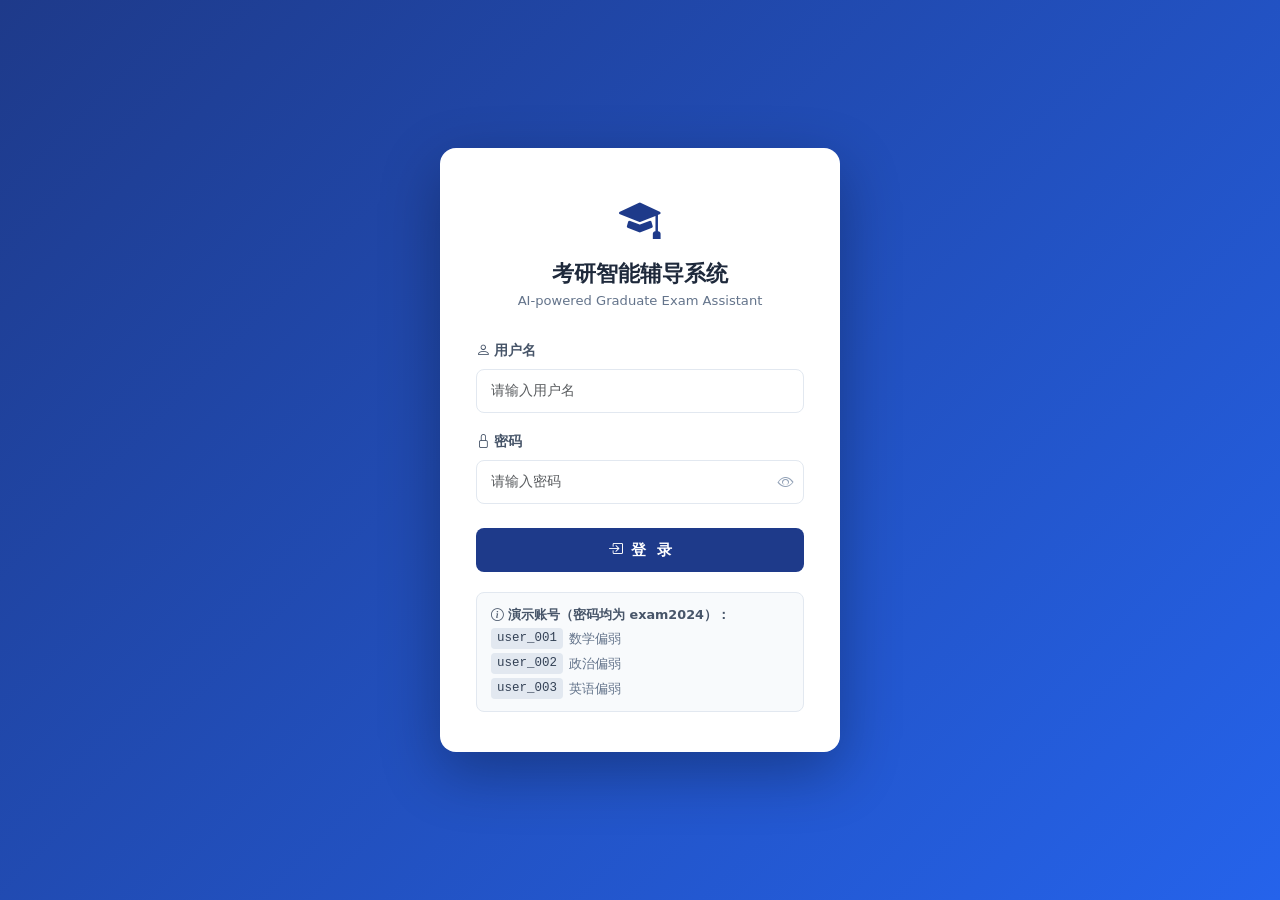
==== frontend/login.html @ f37a83cb "前端 UI 全面重构：增加登录页、优化整体视觉风格 Co-authored-by: Fish-thubmsk <208691153+Fish-thubmsk@users.noreply.github." ====
<!DOCTYPE html>
<html lang="zh-CN">
<head>
  <meta charset="UTF-8" />
  <meta name="viewport" content="width=device-width, initial-scale=1.0" />
  <title>登录 - 考研智能辅导系统</title>
  <link rel="stylesheet" href="https://cdn.jsdelivr.net/npm/bootstrap@5.3.3/dist/css/bootstrap.min.css" />
  <link rel="stylesheet" href="https://cdn.jsdelivr.net/npm/bootstrap-icons@1.11.3/font/bootstrap-icons.min.css" />
  <style>
    :root {
      --primary: #1e3a8a;
      --primary-hover: #1e40af;
    }
    body {
      min-height: 100vh;
      background: linear-gradient(135deg, #1e3a8a 0%, #2563eb 100%);
      display: flex; align-items: center; justify-content: center;
      font-family: 'Segoe UI', system-ui, -apple-system, sans-serif;
    }
    .login-card {
      width: 100%; max-width: 400px;
      background: #fff; border-radius: 16px;
      box-shadow: 0 20px 60px rgba(0,0,0,0.3);
      padding: 40px 36px;
    }
    .login-logo { text-align: center; margin-bottom: 28px; }
    .login-logo .icon { font-size: 2.6rem; color: var(--primary); display: block; margin-bottom: 10px; }
    .login-logo h1 { font-size: 1.35rem; font-weight: 700; color: #1e293b; margin: 0; }
    .login-logo .subtitle { font-size: 0.82rem; color: #64748b; margin-top: 4px; }
    .form-label { font-weight: 600; font-size: 0.875rem; color: #475569; }
    .form-control {
      border-radius: 8px; border: 1.5px solid #e2e8f0;
      padding: 10px 14px; font-size: 0.9rem;
      transition: border-color 0.2s, box-shadow 0.2s;
    }
    .form-control:focus {
      border-color: var(--primary);
      box-shadow: 0 0 0 3px rgba(30,58,138,0.12);
    }
    .btn-login {
      width: 100%; padding: 11px; border-radius: 8px;
      background: var(--primary); border: none; color: #fff;
      font-weight: 600; font-size: 0.95rem;
      transition: background 0.2s, transform 0.1s;
      cursor: pointer;
    }
    .btn-login:hover { background: var(--primary-hover); }
    .btn-login:active { transform: scale(0.98); }
    .demo-hint {
      background: #f8fafc; border: 1px solid #e2e8f0; border-radius: 8px;
      padding: 12px 14px; margin-top: 20px; font-size: 0.8rem; color: #64748b;
    }
    .demo-hint strong { color: #475569; }
    .demo-hint .demo-row { display: flex; gap: 6px; align-items: center; margin-top: 4px; }
    .demo-hint code {
      background: #e2e8f0; border-radius: 4px; padding: 1px 6px;
      font-size: 0.78rem; color: #334155;
    }
    .error-msg {
      display: none; background: #fff5f5; border: 1px solid #fecaca;
      border-radius: 8px; padding: 10px 14px; color: #b91c1c;
      font-size: 0.85rem; margin-top: 12px;
    }
    .pw-wrapper { position: relative; }
    .pw-toggle {
      position: absolute; right: 10px; top: 50%; transform: translateY(-50%);
      background: none; border: none; color: #94a3b8; cursor: pointer; padding: 0;
      line-height: 1;
    }
    .pw-toggle:hover { color: #64748b; }
  </style>
</head>
<body>
  <div class="login-card">
    <div class="login-logo">
      <i class="bi bi-mortarboard-fill icon"></i>
      <h1>考研智能辅导系统</h1>
      <p class="subtitle">AI-powered Graduate Exam Assistant</p>
    </div>

    <form id="login-form" novalidate>
      <div class="mb-3">
        <label class="form-label" for="username"><i class="bi bi-person me-1"></i>用户名</label>
        <input id="username" type="text" class="form-control" placeholder="请输入用户名" autocomplete="username" />
      </div>
      <div class="mb-4">
        <label class="form-label" for="password"><i class="bi bi-lock me-1"></i>密码</label>
        <div class="pw-wrapper">
          <input id="password" type="password" class="form-control pe-5" placeholder="请输入密码" autocomplete="current-password" />
          <button type="button" class="pw-toggle" id="toggle-pw" tabindex="-1">
            <i class="bi bi-eye" id="pw-eye"></i>
          </button>
        </div>
      </div>
      <button type="submit" class="btn-login">
        <i class="bi bi-box-arrow-in-right me-2"></i>登&nbsp;&nbsp;录
      </button>
      <div class="error-msg" id="error-msg">
        <i class="bi bi-exclamation-circle me-1"></i><span id="error-text">用户名或密码错误</span>
      </div>
    </form>

    <div class="demo-hint">
      <strong><i class="bi bi-info-circle me-1"></i>演示账号（密码均为 exam2024）：</strong>
      <div class="demo-row"><code>user_001</code> <span>数学偏弱</span></div>
      <div class="demo-row"><code>user_002</code> <span>政治偏弱</span></div>
      <div class="demo-row"><code>user_003</code> <span>英语偏弱</span></div>
    </div>
  </div>

  <script>
    const DEMO_USERS = {
      'user_001': { password: 'exam2024', displayName: '同学甲', subject: '数学偏弱', initials: '甲' },
      'user_002': { password: 'exam2024', displayName: '同学乙', subject: '政治偏弱', initials: '乙' },
      'user_003': { password: 'exam2024', displayName: '同学丙', subject: '英语偏弱', initials: '丙' },
    };

    // Redirect if already logged in
    if (localStorage.getItem('auth_token')) {
      window.location.replace('index.html');
    }

    // Toggle password visibility
    document.getElementById('toggle-pw').addEventListener('click', () => {
      const pw = document.getElementById('password');
      const eye = document.getElementById('pw-eye');
      if (pw.type === 'password') {
        pw.type = 'text';
        eye.className = 'bi bi-eye-slash';
      } else {
        pw.type = 'password';
        eye.className = 'bi bi-eye';
      }
    });

    // Login form submit
    document.getElementById('login-form').addEventListener('submit', e => {
      e.preventDefault();
      const username = document.getElementById('username').value.trim();
      const password = document.getElementById('password').value;
      const errorMsg = document.getElementById('error-msg');
      const errorText = document.getElementById('error-text');

      if (!username) {
        errorMsg.style.display = 'block';
        errorText.textContent = '请输入用户名';
        return;
      }

      const user = DEMO_USERS[username];
      if (!user || user.password !== password) {
        errorMsg.style.display = 'block';
        errorText.textContent = '用户名或密码错误';
        document.getElementById('password').value = '';
        return;
      }

      errorMsg.style.display = 'none';
      // Save auth info to localStorage
      const token = btoa(username + ':' + Date.now());
      localStorage.setItem('auth_token', token);
      localStorage.setItem('user_id', username);
      localStorage.setItem('display_name', user.displayName);
      localStorage.setItem('user_subject', user.subject);
      localStorage.setItem('user_initials', user.initials);
      window.location.replace('index.html');
    });

    // Enter key on username field moves focus to password
    document.getElementById('username').addEventListener('keydown', e => {
      if (e.key === 'Enter') {
        e.preventDefault();
        document.getElementById('password').focus();
      }
    });
  </script>
</body>
</html>
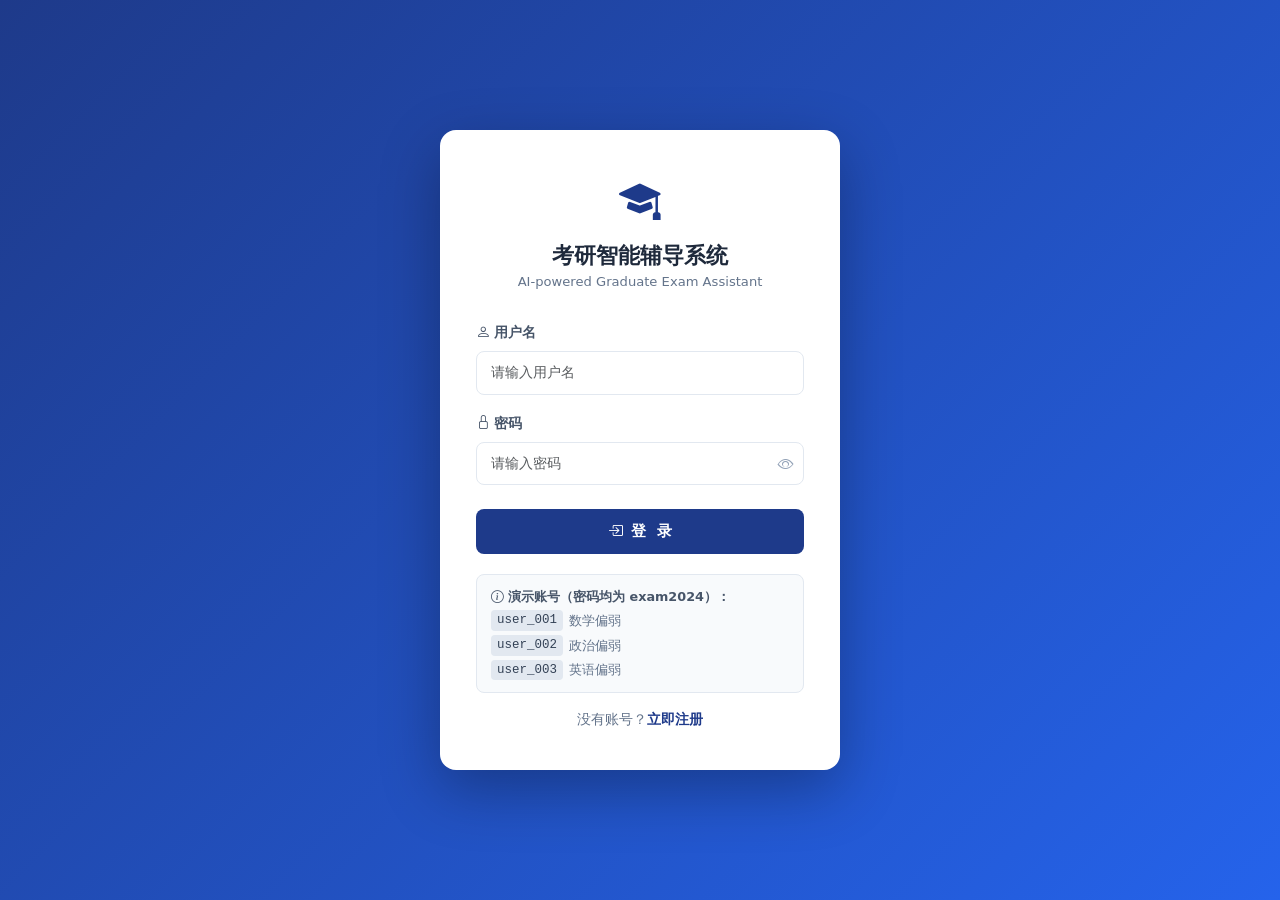
==== commit c5f33c6b: "feat: implement JWT authentication system (backend + frontend) Agent-Logs-Url: https://github.com/Fi" ====
--- a/frontend/login.html
+++ b/frontend/login.html
@@ -106,14 +106,16 @@
       <div class="demo-row"><code>user_002</code> <span>政治偏弱</span></div>
       <div class="demo-row"><code>user_003</code> <span>英语偏弱</span></div>
     </div>
+
+    <div class="text-center mt-3" style="font-size:0.85rem;color:#64748b;">
+      没有账号？<a href="register.html" style="color:var(--primary);text-decoration:none;font-weight:600;">立即注册</a>
+    </div>
   </div>
 
   <script>
-    const DEMO_USERS = {
-      'user_001': { password: 'exam2024', displayName: '同学甲', subject: '数学偏弱', initials: '甲' },
-      'user_002': { password: 'exam2024', displayName: '同学乙', subject: '政治偏弱', initials: '乙' },
-      'user_003': { password: 'exam2024', displayName: '同学丙', subject: '英语偏弱', initials: '丙' },
-    };
+    const API_BASE = (window.location.hostname === '127.0.0.1' || window.location.hostname === 'localhost')
+      ? 'http://localhost:8000'
+      : '';
 
     // Redirect if already logged in
     if (localStorage.getItem('auth_token')) {
@@ -134,36 +136,56 @@
     });
 
     // Login form submit
-    document.getElementById('login-form').addEventListener('submit', e => {
+    document.getElementById('login-form').addEventListener('submit', async e => {
       e.preventDefault();
       const username = document.getElementById('username').value.trim();
       const password = document.getElementById('password').value;
       const errorMsg = document.getElementById('error-msg');
       const errorText = document.getElementById('error-text');
+      const btnLogin = document.querySelector('.btn-login');
 
       if (!username) {
         errorMsg.style.display = 'block';
         errorText.textContent = '请输入用户名';
         return;
       }
-
-      const user = DEMO_USERS[username];
-      if (!user || user.password !== password) {
+      if (!password) {
         errorMsg.style.display = 'block';
-        errorText.textContent = '用户名或密码错误';
-        document.getElementById('password').value = '';
+        errorText.textContent = '请输入密码';
         return;
       }
 
+      btnLogin.disabled = true;
+      btnLogin.innerHTML = '<i class="bi bi-hourglass-split me-2"></i>登录中…';
       errorMsg.style.display = 'none';
-      // Save auth info to localStorage
-      const token = btoa(username + ':' + Date.now());
-      localStorage.setItem('auth_token', token);
-      localStorage.setItem('user_id', username);
-      localStorage.setItem('display_name', user.displayName);
-      localStorage.setItem('user_subject', user.subject);
-      localStorage.setItem('user_initials', user.initials);
-      window.location.replace('index.html');
+
+      try {
+        const resp = await fetch(`${API_BASE}/api/auth/login`, {
+          method: 'POST',
+          headers: { 'Content-Type': 'application/json' },
+          body: JSON.stringify({ username, password }),
+        });
+
+        if (resp.ok) {
+          const data = await resp.json();
+          localStorage.setItem('auth_token', data.access_token);
+          localStorage.setItem('user_id', String(data.user_id));
+          localStorage.setItem('display_name', data.display_name || data.username);
+          localStorage.setItem('username', data.username);
+          window.location.replace('index.html');
+        } else {
+          const err = await resp.json().catch(() => ({}));
+          errorMsg.style.display = 'block';
+          errorText.textContent = err.detail || '用户名或密码错误';
+          document.getElementById('password').value = '';
+        }
+      } catch (e) {
+        errorMsg.style.display = 'block';
+        errorText.textContent = '网络错误，请检查后端服务是否已启动';
+      } finally {
+        btnLogin.disabled = false;
+        btnLogin.innerHTML = '<i class="bi bi-box-arrow-in-right me-2"></i>登&nbsp;&nbsp;录';
+      }
     });
 
     // Enter key on username field moves focus to password
